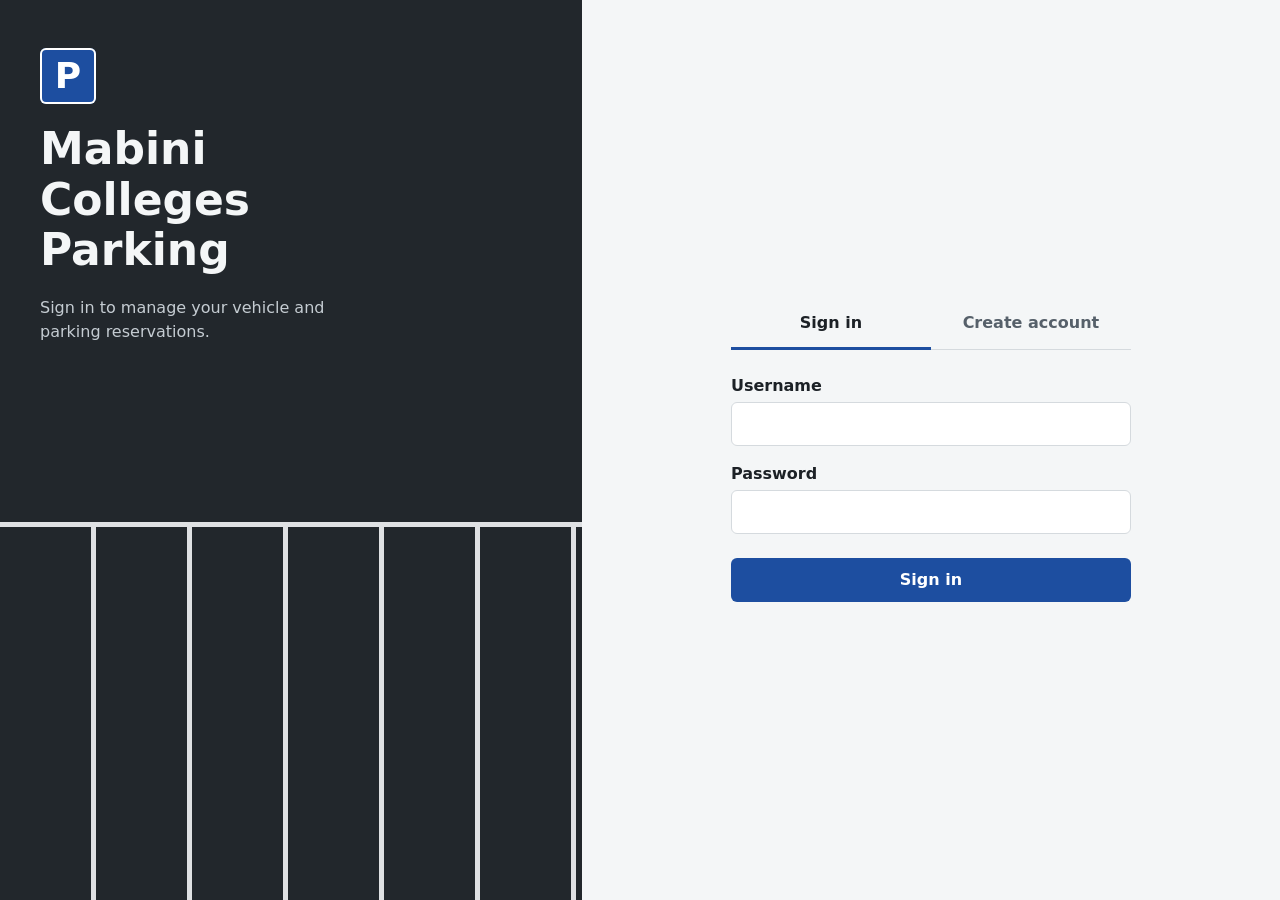
==== src/main/resources/static/index.html @ 5578b479 "com" ====
<!doctype html>
<html lang="en">
<head>
    <meta charset="utf-8">
    <meta name="viewport" content="width=device-width, initial-scale=1">
    <title>Sign in - Mabini Colleges Parking</title>
    <link rel="stylesheet" href="css/style.css">
</head>
<body>
<div class="auth">

    <section class="auth-brand">
        <div class="brand-copy">
            <span class="sign" aria-hidden="true">P</span>
            <h1>Mabini Colleges Parking</h1>
            <p>Sign in to manage your vehicle and parking reservations.</p>
        </div>
        <div class="bays" aria-hidden="true"></div>
    </section>

    <main class="auth-panel">
        <div class="switch" role="group" aria-label="Sign in or create an account">
            <button type="button" id="show-login" aria-pressed="true">Sign in</button>
            <button type="button" id="show-register" aria-pressed="false">Create account</button>
        </div>

        <div id="notice" class="notice" role="status" hidden></div>

        <!-- Sign in -->
        <form id="login-form" novalidate>
            <div id="login-error" class="notice error form-error" role="alert" hidden></div>

            <div class="field">
                <label for="login-username">Username</label>
                <input id="login-username" name="username" autocomplete="username" autocapitalize="none" required>
            </div>
            <div class="field">
                <label for="login-password">Password</label>
                <input id="login-password" name="password" type="password" autocomplete="current-password" required>
            </div>
            <button type="submit" class="btn">Sign in</button>
        </form>

        <!-- Create account -->
        <form id="register-form" novalidate hidden>
            <div id="register-error" class="notice error form-error" role="alert" hidden></div>

            <div class="field">
                <label for="reg-fullName">Full name</label>
                <input id="reg-fullName" name="fullName" autocomplete="name" required>
                <span class="field-error" data-error-for="fullName"></span>
            </div>
            <div class="field">
                <label for="reg-username">Username</label>
                <input id="reg-username" name="username" autocomplete="username" autocapitalize="none" required>
                <span class="hint">4 to 30 characters: letters, numbers, dot, underscore or dash.</span>
                <span class="field-error" data-error-for="username"></span>
            </div>
            <div class="field">
                <label for="reg-userType">I am a</label>
                <select id="reg-userType" name="userType" required>
                    <option value="">Choose one</option>
                    <option value="STUDENT">Student</option>
                    <option value="FACULTY">Faculty member</option>
                    <option value="DEAN">Dean</option>
                    <option value="PERSONNEL">Personnel</option>
                </select>
                <span class="field-error" data-error-for="userType"></span>
            </div>
            <div class="field">
                <label for="reg-schoolId">School ID (optional)</label>
                <input id="reg-schoolId" name="schoolId" autocomplete="off">
                <span class="field-error" data-error-for="schoolId"></span>
            </div>
            <div class="field">
                <label for="reg-password">Password</label>
                <input id="reg-password" name="password" type="password" autocomplete="new-password" required>
                <span class="hint">At least 8 characters.</span>
                <span class="field-error" data-error-for="password"></span>
            </div>
            <div class="field">
                <label for="reg-confirm">Confirm password</label>
                <input id="reg-confirm" name="confirm" type="password" autocomplete="new-password" required>
                <span class="field-error" data-error-for="confirm"></span>
            </div>
            <button type="submit" class="btn">Create account</button>
        </form>
    </main>
</div>

<script src="js/api.js"></script>
<script src="js/auth.js"></script>
</body>
</html>
---- src/main/resources/static/css/style.css ----
/* ------------------------------------------------------------------
   Mabini Colleges Parking: front-end styles
   Visual language: parking signs and painted bays.
   Sign blue is the action colour. Caution yellow is used ONLY for
   "you must do something first" notices. Flat colours, no gradients.
   ------------------------------------------------------------------ */

:root {
    --asphalt: #22272c;
    --paint: #f4f6f7;          /* page background */
    --surface: #ffffff;
    --ink: #1c2126;
    --ink-soft: #56606a;
    --line: #d5dade;
    --sign: #1d4ea0;           /* action / links */
    --sign-hover: #163c7c;
    --on-sign: #ffffff;
    --caution: #f2b705;
    --caution-bg: #fff6d6;
    --go: #1e7a4c;
    --stop: #b3261e;
    --stop-bg: #fdecea;
    --info-bg: #e8eefb;
    --focus: #1d4ea0;

    --font-display: Bahnschrift, "Roboto Condensed", "Arial Narrow", "Segoe UI", system-ui, sans-serif;
    --font-body: "Segoe UI", system-ui, -apple-system, Roboto, "Helvetica Neue", Arial, sans-serif;

    --radius: 6px;
}

@media (prefers-color-scheme: dark) {
    :root {
        --paint: #14181b;
        --surface: #1c2227;
        --ink: #e8ecef;
        --ink-soft: #9aa5ae;
        --line: #333c43;
        --sign: #6a9bf0;
        --sign-hover: #8bb2f5;
        --on-sign: #0f1720;
        --caution-bg: #3a3210;
        --stop: #ff8a80;
        --stop-bg: #3a1d1b;
        --info-bg: #1d2a42;
        --go: #5fcf97;
        --focus: #8bb2f5;
    }
}

*, *::before, *::after { box-sizing: border-box; }
[hidden] { display: none !important; }

html { -webkit-text-size-adjust: 100%; }

body {
    margin: 0;
    background: var(--paint);
    color: var(--ink);
    font-family: var(--font-body);
    font-size: 1rem;
    line-height: 1.5;
}

h1, h2 {
    font-family: var(--font-display);
    font-weight: 600;
    line-height: 1.15;
    margin: 0;
}
h1 { font-size: 2rem; }
h2 { font-size: 1.25rem; }
p { margin: 0; }

:focus-visible {
    outline: 3px solid var(--focus);
    outline-offset: 2px;
}

/* The parking sign: blue square, white inner border, white P */
.sign {
    display: inline-grid;
    place-items: center;
    width: 2.25rem;
    height: 2.25rem;
    flex: none;
    background: #1d4ea0;
    color: #fff;
    border-radius: 4px;
    box-shadow: inset 0 0 0 2px #fff;
    font-family: var(--font-display);
    font-weight: 700;
    font-size: 1.4rem;
    line-height: 1;
}

/* ---------- Buttons ---------- */
.btn {
    display: inline-flex;
    align-items: center;
    justify-content: center;
    min-height: 2.75rem;
    padding: 0 1.25rem;
    border: 0;
    border-radius: var(--radius);
    background: var(--sign);
    color: var(--on-sign);
    font: inherit;
    font-weight: 600;
    cursor: pointer;
    transition: background-color 0.12s;
}
.btn:hover { background: var(--sign-hover); }
.btn:disabled { opacity: 0.6; cursor: progress; }

.link-button {
    border: 0;
    background: none;
    padding: 0.25rem 0;
    color: var(--sign);
    font: inherit;
    font-weight: 600;
    cursor: pointer;
    text-decoration: underline;
    text-underline-offset: 3px;
}
.link-button:hover { color: var(--sign-hover); }

/* ---------- Forms ---------- */
.field { display: grid; gap: 0.25rem; margin-bottom: 1rem; }
.field label { font-weight: 600; }
.field .hint { color: var(--ink-soft); font-size: 0.875rem; }
.field .field-error { color: var(--stop); font-size: 0.875rem; font-weight: 600; min-height: 0; }
.field .field-error:empty { display: none; }

input, select {
    width: 100%;
    min-height: 2.75rem;
    padding: 0.5rem 0.75rem;
    border: 1px solid var(--line);
    border-radius: var(--radius);
    background: var(--surface);
    color: var(--ink);
    font: inherit;
}
input:hover, select:hover { border-color: var(--ink-soft); }
input[aria-invalid="true"] { border-color: var(--stop); }

/* ---------- Notices ---------- */
.notice {
    padding: 0.75rem 1rem;
    border: 1px solid var(--line);
    border-radius: var(--radius);
    background: var(--info-bg);
    margin-bottom: 1.25rem;
}
.notice.caution { background: var(--caution-bg); border-color: var(--caution); }
.notice.error { background: var(--stop-bg); border-color: var(--stop); color: var(--ink); }
.form-error { margin-bottom: 1rem; }

/* ================= Login / register page ================= */
.auth {
    min-height: 100vh;
    display: grid;
    grid-template-columns: minmax(280px, 5fr) minmax(320px, 6fr);
}

.auth-brand {
    position: relative;
    overflow: hidden;
    background: var(--asphalt);
    color: #f4f6f7;
    padding: 3rem 2.5rem;
    display: flex;
    flex-direction: column;
    gap: 1.25rem;
}
.auth-brand .sign { width: 3.5rem; height: 3.5rem; font-size: 2.25rem; border-radius: 6px; }
.auth-brand h1 { font-size: 2.75rem; max-width: 12ch; }
.auth-brand p { max-width: 30ch; color: #c5ccd2; }
.brand-copy { position: relative; z-index: 1; display: grid; gap: 1.25rem; }

/* Painted bay lines along the bottom of the panel */
.bays {
    position: absolute;
    left: 0; right: 0; bottom: 0;
    height: 42%;
    --bay: 96px;
    background:
        linear-gradient(#f4f6f7, #f4f6f7) left 0 top 0 / 100% 5px no-repeat,
        repeating-linear-gradient(90deg,
            transparent 0 calc(var(--bay) - 5px),
            #f4f6f7 calc(var(--bay) - 5px) var(--bay));
    opacity: 0.9;
}

.auth-panel {
    display: flex;
    flex-direction: column;
    justify-content: center;
    padding: 3rem 2.5rem;
    max-width: 30rem;
    width: 100%;
    margin: 0 auto;
}

.switch {
    display: grid;
    grid-template-columns: 1fr 1fr;
    border-bottom: 1px solid var(--line);
    margin-bottom: 1.5rem;
}
.switch button {
    border: 0;
    border-bottom: 3px solid transparent;
    margin-bottom: -1px;
    background: none;
    padding: 0.75rem 0;
    font: inherit;
    font-weight: 600;
    color: var(--ink-soft);
    cursor: pointer;
}
.switch button[aria-pressed="true"] { color: var(--ink); border-bottom-color: var(--sign); }
.switch button:hover { color: var(--ink); }

.auth-panel .btn { width: 100%; margin-top: 0.5rem; }

@media (max-width: 760px) {
    .auth { grid-template-columns: 1fr; }
    .auth-brand { padding: 1.5rem 1.25rem 4.5rem; flex-direction: row; align-items: center; }
    .auth-brand .brand-copy { grid-template-columns: auto 1fr; align-items: center; gap: 0.75rem 1rem; }
    .auth-brand .sign { width: 2.5rem; height: 2.5rem; font-size: 1.6rem; }
    .auth-brand h1 { font-size: 1.5rem; max-width: none; }
    .auth-brand p { grid-column: 1 / -1; max-width: none; }
    .bays { height: 2.75rem; --bay: 64px; }
    .auth-panel { padding: 1.5rem 1.25rem 2.5rem; }
}

/* ================= App shell ================= */
.topbar {
    display: flex;
    align-items: center;
    justify-content: space-between;
    gap: 1rem;
    padding: 0.75rem 1.5rem;
    background: var(--asphalt);
    color: #f4f6f7;
}
.brand {
    display: flex;
    align-items: center;
    gap: 0.75rem;
    color: inherit;
    text-decoration: none;
    font-family: var(--font-display);
    font-weight: 600;
    font-size: 1.15rem;
}
.who { display: flex; align-items: center; gap: 1rem; min-width: 0; }
.who span { overflow: hidden; text-overflow: ellipsis; white-space: nowrap; }
.topbar .link-button { color: #f4f6f7; }
.topbar .link-button:hover { color: #fff; }
.topbar :focus-visible { outline-color: #fff; }

.shell {
    display: grid;
    grid-template-columns: 14rem minmax(0, 1fr);
    max-width: 62rem;
    margin: 0 auto;
    padding: 2rem 1.5rem 4rem;
    gap: 2.5rem;
}

#nav { min-width: 0; }
#nav ul { list-style: none; margin: 0; padding: 0; display: grid; gap: 0.25rem; }
#nav a {
    display: block;
    padding: 0.5rem 0.75rem;
    border-radius: var(--radius);
    color: var(--ink);
    text-decoration: none;
}
#nav a:hover { background: var(--info-bg); }
#nav a[aria-current="page"] { background: var(--info-bg); font-weight: 700; }

#content { max-width: 36rem; outline: none; }
#content > h1 { margin-bottom: 1.5rem; }
#content form { margin-top: 0.5rem; }
#content form .btn { margin-top: 0.5rem; }

/* Profile facts: a ruled list, because it is a record, not a set of cards */
.facts { margin: 0; border-top: 1px solid var(--line); }
.facts > div {
    display: grid;
    grid-template-columns: 10rem 1fr;
    gap: 1rem;
    padding: 0.75rem 0;
    border-bottom: 1px solid var(--line);
}
.facts dt { color: var(--ink-soft); }
.facts dd { margin: 0; font-weight: 600; overflow-wrap: anywhere; }
.facts dd.muted { color: var(--ink-soft); font-weight: 400; }

/* Status text always has a word as well as a colour */
.status::before {
    content: "";
    display: inline-block;
    width: 0.6rem;
    height: 0.6rem;
    margin-right: 0.5rem;
    border-radius: 50%;
    background: var(--go);
}
.status.bad { color: var(--stop); }
.status.bad::before { background: var(--stop); }

@media (max-width: 760px) {
    .topbar { padding: 0.625rem 1rem; }
    .brand span:last-child { display: none; }
    /* minmax(0, 1fr) lets the column shrink; otherwise a long menu stretches the whole page */
    .shell { grid-template-columns: minmax(0, 1fr); gap: 1rem; padding: 1rem 1rem 3rem; }
    #nav ul { display: flex; overflow-x: auto; border-bottom: 1px solid var(--line); gap: 0; }
    #nav a { border-radius: 0; white-space: nowrap; border-bottom: 3px solid transparent; }
    #nav a[aria-current="page"] { background: none; border-bottom-color: var(--sign); }
    .facts > div { grid-template-columns: 1fr; gap: 0.125rem; }
    h1 { font-size: 1.75rem; }
}

@media (prefers-reduced-motion: reduce) {
    * { transition: none !important; }
}

/* ================= Pages: tables, badges, meters, gate ================= */
#content.wide { max-width: 60rem; }

h2.section { margin: 2.25rem 0 0.75rem; }
h2.section.first { margin-top: 0; }
.intro { margin-bottom: 1.25rem; }
.soft { color: var(--ink-soft); }
.hint-block { color: var(--ink-soft); font-size: 0.875rem; margin-bottom: 0.5rem; }
.updated { margin-top: 1.5rem; font-size: 0.875rem; }
.empty { color: var(--ink-soft); padding: 0.75rem 0; }

#content a { color: var(--sign); font-weight: 600; text-underline-offset: 3px; }
#content a:hover { color: var(--sign-hover); }

/* Filters above a table */
.toolbar { display: flex; flex-wrap: wrap; gap: 1rem; align-items: end; margin-bottom: 1rem; }
.toolbar .field { margin-bottom: 0; min-width: 11rem; }

/* Tables scroll sideways on small screens instead of breaking the page */
.table-wrap {
    overflow-x: auto;
    border: 1px solid var(--line);
    border-radius: var(--radius);
    background: var(--surface);
}
table { width: 100%; border-collapse: collapse; font-size: 0.9375rem; }
th, td { text-align: left; padding: 0.625rem 0.75rem; border-bottom: 1px solid var(--line); vertical-align: top; }
th { color: var(--ink-soft); font-weight: 600; white-space: nowrap; }
tbody tr:last-child td { border-bottom: 0; }

/* Status pills always contain a word */
.badge {
    display: inline-block;
    padding: 0.0625rem 0.5rem;
    border: 1px solid var(--line);
    border-radius: 999px;
    font-size: 0.8125rem;
    font-weight: 600;
    white-space: nowrap;
}
.badge.good { color: var(--go); border-color: var(--go); }
.badge.bad { color: var(--stop); border-color: var(--stop); }
.badge.wait { background: var(--caution-bg); border-color: var(--caution); color: var(--ink); }

/* Buttons */
.btn.small { min-height: 2rem; padding: 0 0.75rem; font-size: 0.875rem; }
.btn.quiet { background: transparent; color: var(--sign); border: 1px solid var(--sign); }
.btn.quiet:hover { background: var(--info-bg); }
.btn.danger { background: var(--stop); color: var(--on-sign); }
.btn.danger:hover { filter: brightness(0.92); }
.actions { display: flex; flex-wrap: wrap; gap: 0.5rem; align-items: center; }
#content form .actions .btn { margin-top: 0; }

/* Availability line on the reserve form */
.availability { min-height: 1.5rem; margin-bottom: 0.5rem; font-weight: 600; color: var(--go); }
.availability.bad { color: var(--stop); }

/* Parking meter: a strip of bays, one per 10% of capacity */
.bay-row { margin-bottom: 1.5rem; }
.bay-head { display: flex; justify-content: space-between; gap: 1rem; margin-bottom: 0.375rem; }
.meter { position: relative; height: 1.125rem; background: var(--line); border-radius: 3px; overflow: hidden; }
.meter-fill { height: 100%; background: var(--sign); }
.meter.busy .meter-fill { background: var(--caution); }
.meter.full .meter-fill { background: var(--stop); }
.meter::after {
    content: "";
    position: absolute;
    inset: 0;
    background: repeating-linear-gradient(90deg, transparent 0 calc(10% - 2px), var(--paint) calc(10% - 2px) 10%);
}
.bay-row p { margin-top: 0.375rem; }

/* Gate result: a big, plain answer */
.result {
    margin: 1.25rem 0 0;
    padding: 1rem 1.25rem;
    border: 2px solid var(--line);
    border-radius: var(--radius);
    background: var(--surface);
}
.result h2 { font-size: 1.75rem; margin-bottom: 0.25rem; }
.result.allow { border-color: var(--go); }
.result.allow h2 { color: var(--go); }
.result.deny { border-color: var(--stop); }
.result.deny h2 { color: var(--stop); }

/* Capacity editor */
.capacity-form { display: flex; flex-wrap: wrap; gap: 0.75rem; align-items: end; margin-bottom: 1rem; }
.capacity-form .form-error { flex-basis: 100%; margin-bottom: 0; }
.capacity-form .field { margin-bottom: 0; width: 14rem; }
.capacity-form .saved { color: var(--go); font-weight: 600; }
.nowrap { white-space: nowrap; }
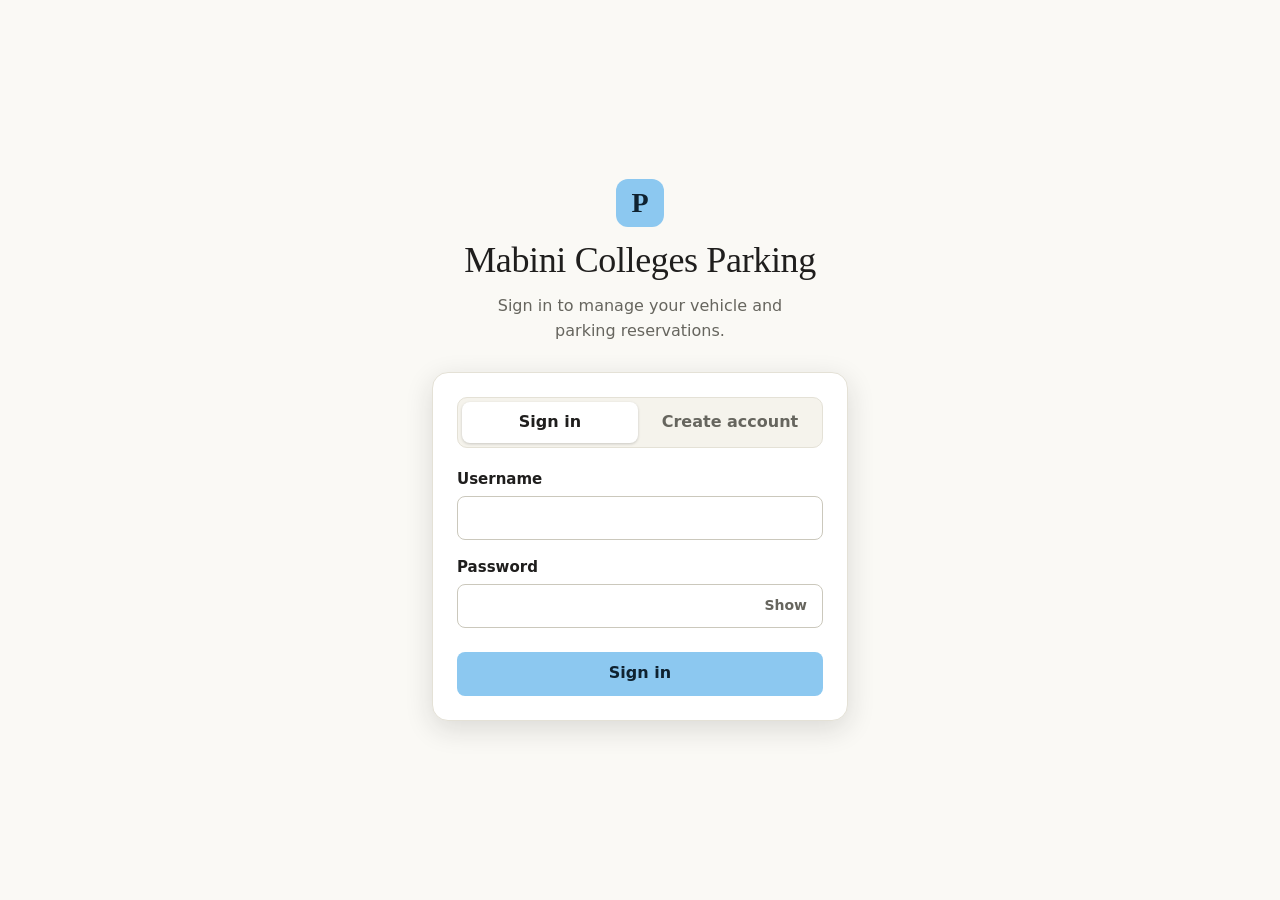
==== commit db3a3861: "Initial commit" ====
--- a/src/main/resources/static/index.html
+++ b/src/main/resources/static/index.html
@@ -5,18 +5,16 @@
     <meta name="viewport" content="width=device-width, initial-scale=1">
     <title>Sign in - Mabini Colleges Parking</title>
     <link rel="stylesheet" href="css/style.css">
+    <script src="js/shared.js"></script>
 </head>
 <body>
 <div class="auth">
 
-    <section class="auth-brand">
-        <div class="brand-copy">
-            <span class="sign" aria-hidden="true">P</span>
-            <h1>Mabini Colleges Parking</h1>
-            <p>Sign in to manage your vehicle and parking reservations.</p>
-        </div>
-        <div class="bays" aria-hidden="true"></div>
-    </section>
+    <header class="auth-brand">
+        <span class="sign" aria-hidden="true">P</span>
+        <h1>Mabini Colleges Parking</h1>
+        <p>Sign in to manage your vehicle and parking reservations.</p>
+    </header>
 
     <main class="auth-panel">
         <div class="switch" role="group" aria-label="Sign in or create an account">
@@ -62,7 +60,6 @@
                     <option value="">Choose one</option>
                     <option value="STUDENT">Student</option>
                     <option value="FACULTY">Faculty member</option>
-                    <option value="DEAN">Dean</option>
                     <option value="PERSONNEL">Personnel</option>
                 </select>
                 <span class="field-error" data-error-for="userType"></span>
--- a/src/main/resources/static/css/style.css
+++ b/src/main/resources/static/css/style.css
@@ -1,96 +1,108 @@
 /* ------------------------------------------------------------------
    Mabini Colleges Parking: front-end styles
-   Visual language: parking signs and painted bays.
-   Sign blue is the action colour. Caution yellow is used ONLY for
-   "you must do something first" notices. Flat colours, no gradients.
+   A calm, paper-like look in the spirit of the Claude app: warm neutrals,
+   serif headings, a quiet sidebar with the account menu at the bottom.
+   Light and dark themes are chosen in Settings (see js/shared.js, which
+   sets data-theme on <html> before the page paints).
    ------------------------------------------------------------------ */
 
 :root {
-    --asphalt: #22272c;
-    --paint: #f4f6f7;          /* page background */
+    color-scheme: light;
+    --bg: #faf9f5;
+    --sidebar: #f0eee6;
     --surface: #ffffff;
-    --ink: #1c2126;
-    --ink-soft: #56606a;
-    --line: #d5dade;
-    --sign: #1d4ea0;           /* action / links */
-    --sign-hover: #163c7c;
-    --on-sign: #ffffff;
-    --caution: #f2b705;
-    --caution-bg: #fff6d6;
-    --go: #1e7a4c;
+    --surface-2: #f5f3ec;
+    --hover: #e8e5db;
+    --ink: #1f1e1d;
+    --ink-soft: #66655e;
+    --line: #e4e1d6;
+    --line-strong: #cbc8bc;
+    --accent: #8cc8f0;
+    --accent-hover: #74b9e8;
+    --on-accent: #0f2230;
+    --link: #1b66a0;
+    --go: #2b7a4b;
     --stop: #b3261e;
-    --stop-bg: #fdecea;
-    --info-bg: #e8eefb;
-    --focus: #1d4ea0;
-
-    --font-display: Bahnschrift, "Roboto Condensed", "Arial Narrow", "Segoe UI", system-ui, sans-serif;
-    --font-body: "Segoe UI", system-ui, -apple-system, Roboto, "Helvetica Neue", Arial, sans-serif;
-
-    --radius: 6px;
-}
-
-@media (prefers-color-scheme: dark) {
-    :root {
-        --paint: #14181b;
-        --surface: #1c2227;
-        --ink: #e8ecef;
-        --ink-soft: #9aa5ae;
-        --line: #333c43;
-        --sign: #6a9bf0;
-        --sign-hover: #8bb2f5;
-        --on-sign: #0f1720;
-        --caution-bg: #3a3210;
-        --stop: #ff8a80;
-        --stop-bg: #3a1d1b;
-        --info-bg: #1d2a42;
-        --go: #5fcf97;
-        --focus: #8bb2f5;
-    }
+    --stop-bg: #fcebe8;
+    --caution: #d9a521;
+    --caution-bg: #fbf1d3;
+    --info-bg: #f0eee6;
+    --focus: #2a7bbd;
+    --shadow: 0 8px 28px rgba(31, 30, 29, 0.14);
+
+    --font-serif: "Iowan Old Style", "Palatino Linotype", Palatino, Charter, Georgia, "Times New Roman", serif;
+    --font-body: system-ui, -apple-system, "Segoe UI", Roboto, "Helvetica Neue", Arial, sans-serif;
+    --radius: 10px;
+    --radius-sm: 8px;
+}
+
+:root[data-theme="dark"] {
+    color-scheme: dark;
+    --bg: #262624;
+    --sidebar: #1f1e1d;
+    --surface: #30302e;
+    --surface-2: #2b2b29;
+    --hover: #3a3937;
+    --ink: #f3f1ea;
+    --ink-soft: #a8a69d;
+    --line: #42413e;
+    --line-strong: #5a5852;
+    --accent: #84c5f0;
+    --accent-hover: #a2d3f5;
+    --on-accent: #0f2230;
+    --link: #8ccbf5;
+    --go: #6fcf97;
+    --stop: #ff8f86;
+    --stop-bg: #3d2523;
+    --caution: #c79b2e;
+    --caution-bg: #3d3418;
+    --info-bg: #333230;
+    --focus: #8ccbf5;
+    --shadow: 0 8px 28px rgba(0, 0, 0, 0.5);
 }
 
 *, *::before, *::after { box-sizing: border-box; }
 [hidden] { display: none !important; }
-
 html { -webkit-text-size-adjust: 100%; }
 
 body {
     margin: 0;
-    background: var(--paint);
+    background: var(--bg);
     color: var(--ink);
     font-family: var(--font-body);
     font-size: 1rem;
-    line-height: 1.5;
+    line-height: 1.55;
 }
 
 h1, h2 {
-    font-family: var(--font-display);
-    font-weight: 600;
-    line-height: 1.15;
+    font-family: var(--font-serif);
+    font-weight: 500;
+    line-height: 1.2;
     margin: 0;
+    letter-spacing: -0.01em;
 }
 h1 { font-size: 2rem; }
-h2 { font-size: 1.25rem; }
+h2 { font-size: 1.3rem; }
 p { margin: 0; }
 
 :focus-visible {
-    outline: 3px solid var(--focus);
+    outline: 2px solid var(--focus);
     outline-offset: 2px;
 }
 
-/* The parking sign: blue square, white inner border, white P */
+/* The parking mark: a rounded square with a P */
 .sign {
     display: inline-grid;
     place-items: center;
-    width: 2.25rem;
-    height: 2.25rem;
+    width: 2rem;
+    height: 2rem;
     flex: none;
-    background: #1d4ea0;
-    color: #fff;
-    border-radius: 4px;
-    box-shadow: inset 0 0 0 2px #fff;
-    font-family: var(--font-display);
-    font-weight: 700;
-    font-size: 1.4rem;
+    background: var(--accent);
+    color: var(--on-accent);
+    border-radius: 8px;
+    font-family: var(--font-serif);
+    font-weight: 600;
+    font-size: 1.2rem;
     line-height: 1;
 }
 
@@ -101,50 +113,71 @@
     justify-content: center;
     min-height: 2.75rem;
     padding: 0 1.25rem;
-    border: 0;
-    border-radius: var(--radius);
-    background: var(--sign);
-    color: var(--on-sign);
-    font: inherit;
-    font-weight: 600;
-    cursor: pointer;
-    transition: background-color 0.12s;
-}
-.btn:hover { background: var(--sign-hover); }
+    border: 1px solid transparent;
+    border-radius: var(--radius-sm);
+    background: var(--accent);
+    color: var(--on-accent);
+    font: inherit;
+    font-weight: 600;
+    cursor: pointer;
+    transition: background-color 0.12s, border-color 0.12s;
+}
+.btn:hover { background: var(--accent-hover); }
 .btn:disabled { opacity: 0.6; cursor: progress; }
 
 .link-button {
     border: 0;
     background: none;
     padding: 0.25rem 0;
-    color: var(--sign);
+    color: var(--link);
     font: inherit;
     font-weight: 600;
     cursor: pointer;
     text-decoration: underline;
     text-underline-offset: 3px;
 }
-.link-button:hover { color: var(--sign-hover); }
 
 /* ---------- Forms ---------- */
-.field { display: grid; gap: 0.25rem; margin-bottom: 1rem; }
-.field label { font-weight: 600; }
+.field { display: grid; gap: 0.3rem; margin-bottom: 1rem; }
+.field label { font-weight: 600; font-size: 0.9375rem; }
 .field .hint { color: var(--ink-soft); font-size: 0.875rem; }
-.field .field-error { color: var(--stop); font-size: 0.875rem; font-weight: 600; min-height: 0; }
+.field .field-error { color: var(--stop); font-size: 0.875rem; font-weight: 600; }
 .field .field-error:empty { display: none; }
 
 input, select {
     width: 100%;
     min-height: 2.75rem;
     padding: 0.5rem 0.75rem;
-    border: 1px solid var(--line);
-    border-radius: var(--radius);
+    border: 1px solid var(--line-strong);
+    border-radius: var(--radius-sm);
     background: var(--surface);
     color: var(--ink);
     font: inherit;
 }
 input:hover, select:hover { border-color: var(--ink-soft); }
+input:focus-visible, select:focus-visible { outline-offset: 0; border-color: var(--focus); }
 input[aria-invalid="true"] { border-color: var(--stop); }
+
+/* Password field with its Show / Hide button inside the right edge */
+.pw { position: relative; }
+.pw input { padding-right: 4.5rem; }
+.pw-toggle {
+    position: absolute;
+    top: 50%;
+    right: 0.375rem;
+    transform: translateY(-50%);
+    min-height: 2rem;
+    padding: 0 0.625rem;
+    border: 0;
+    border-radius: 6px;
+    background: transparent;
+    color: var(--ink-soft);
+    font: inherit;
+    font-size: 0.875rem;
+    font-weight: 600;
+    cursor: pointer;
+}
+.pw-toggle:hover { background: var(--hover); color: var(--ink); }
 
 /* ---------- Notices ---------- */
 .notice {
@@ -158,142 +191,201 @@
 .notice.error { background: var(--stop-bg); border-color: var(--stop); color: var(--ink); }
 .form-error { margin-bottom: 1rem; }
 
-/* ================= Login / register page ================= */
+/* ================= Sign in / create account ================= */
 .auth {
     min-height: 100vh;
-    display: grid;
-    grid-template-columns: minmax(280px, 5fr) minmax(320px, 6fr);
-}
-
-.auth-brand {
-    position: relative;
-    overflow: hidden;
-    background: var(--asphalt);
-    color: #f4f6f7;
-    padding: 3rem 2.5rem;
     display: flex;
     flex-direction: column;
-    gap: 1.25rem;
-}
-.auth-brand .sign { width: 3.5rem; height: 3.5rem; font-size: 2.25rem; border-radius: 6px; }
-.auth-brand h1 { font-size: 2.75rem; max-width: 12ch; }
-.auth-brand p { max-width: 30ch; color: #c5ccd2; }
-.brand-copy { position: relative; z-index: 1; display: grid; gap: 1.25rem; }
-
-/* Painted bay lines along the bottom of the panel */
-.bays {
-    position: absolute;
-    left: 0; right: 0; bottom: 0;
-    height: 42%;
-    --bay: 96px;
-    background:
-        linear-gradient(#f4f6f7, #f4f6f7) left 0 top 0 / 100% 5px no-repeat,
-        repeating-linear-gradient(90deg,
-            transparent 0 calc(var(--bay) - 5px),
-            #f4f6f7 calc(var(--bay) - 5px) var(--bay));
-    opacity: 0.9;
-}
+    align-items: center;
+    justify-content: center;
+    gap: 1.75rem;
+    padding: 2.5rem 1.25rem;
+}
+.auth-brand { text-align: center; display: grid; justify-items: center; gap: 0.75rem; }
+.auth-brand .sign { width: 3rem; height: 3rem; font-size: 1.75rem; border-radius: 12px; }
+.auth-brand h1 { font-size: 2.25rem; }
+.auth-brand p { color: var(--ink-soft); max-width: 32ch; }
 
 .auth-panel {
-    display: flex;
-    flex-direction: column;
-    justify-content: center;
-    padding: 3rem 2.5rem;
-    max-width: 30rem;
     width: 100%;
-    margin: 0 auto;
-}
-
+    max-width: 26rem;
+    padding: 1.5rem;
+    background: var(--surface);
+    border: 1px solid var(--line);
+    border-radius: 16px;
+    box-shadow: var(--shadow);
+}
 .switch {
     display: grid;
     grid-template-columns: 1fr 1fr;
-    border-bottom: 1px solid var(--line);
-    margin-bottom: 1.5rem;
+    gap: 0.25rem;
+    padding: 0.25rem;
+    margin-bottom: 1.25rem;
+    background: var(--surface-2);
+    border: 1px solid var(--line);
+    border-radius: var(--radius);
 }
 .switch button {
     border: 0;
-    border-bottom: 3px solid transparent;
-    margin-bottom: -1px;
+    border-radius: var(--radius-sm);
     background: none;
-    padding: 0.75rem 0;
+    padding: 0.5rem 0;
     font: inherit;
     font-weight: 600;
     color: var(--ink-soft);
     cursor: pointer;
 }
-.switch button[aria-pressed="true"] { color: var(--ink); border-bottom-color: var(--sign); }
+.switch button[aria-pressed="true"] { background: var(--surface); color: var(--ink); box-shadow: 0 1px 3px rgba(0, 0, 0, 0.18); }
 .switch button:hover { color: var(--ink); }
-
 .auth-panel .btn { width: 100%; margin-top: 0.5rem; }
 
-@media (max-width: 760px) {
-    .auth { grid-template-columns: 1fr; }
-    .auth-brand { padding: 1.5rem 1.25rem 4.5rem; flex-direction: row; align-items: center; }
-    .auth-brand .brand-copy { grid-template-columns: auto 1fr; align-items: center; gap: 0.75rem 1rem; }
-    .auth-brand .sign { width: 2.5rem; height: 2.5rem; font-size: 1.6rem; }
-    .auth-brand h1 { font-size: 1.5rem; max-width: none; }
-    .auth-brand p { grid-column: 1 / -1; max-width: none; }
-    .bays { height: 2.75rem; --bay: 64px; }
-    .auth-panel { padding: 1.5rem 1.25rem 2.5rem; }
-}
-
 /* ================= App shell ================= */
-.topbar {
+.app {
+    display: grid;
+    grid-template-columns: 17rem minmax(0, 1fr);
+    min-height: 100vh;
+}
+
+.sidebar {
+    position: sticky;
+    top: 0;
+    height: 100vh;
+    display: flex;
+    flex-direction: column;
+    background: var(--sidebar);
+    border-right: 1px solid var(--line);
+}
+.side-head { display: flex; align-items: center; justify-content: space-between; padding: 1rem 1rem 0.5rem 1.25rem; }
+.brand {
+    display: flex;
+    align-items: center;
+    gap: 0.625rem;
+    color: var(--ink);
+    text-decoration: none;
+    font-family: var(--font-serif);
+    font-size: 1.25rem;
+}
+.menu-toggle {
+    display: none;
+    min-height: 2.25rem;
+    padding: 0 0.875rem;
+    border: 1px solid var(--line-strong);
+    border-radius: var(--radius-sm);
+    background: var(--surface);
+    color: var(--ink);
+    font: inherit;
+    font-weight: 600;
+    cursor: pointer;
+}
+.side-body { flex: 1; min-height: 0; display: flex; flex-direction: column; }
+
+#nav { flex: 1; min-height: 0; overflow-y: auto; padding: 0.5rem 0.75rem; }
+#nav ul { list-style: none; margin: 0; padding: 0; display: grid; gap: 2px; }
+#nav a {
     display: flex;
     align-items: center;
     justify-content: space-between;
-    gap: 1rem;
-    padding: 0.75rem 1.5rem;
-    background: var(--asphalt);
-    color: #f4f6f7;
-}
-.brand {
+    gap: 0.5rem;
+    padding: 0.5rem 0.75rem;
+    border-radius: var(--radius-sm);
+    color: var(--ink);
+    text-decoration: none;
+}
+#nav a:hover { background: var(--hover); }
+#nav a[aria-current="page"] { background: var(--hover); font-weight: 600; }
+.nav-count {
+    min-width: 1.25rem;
+    padding: 0 0.4rem;
+    border-radius: 999px;
+    background: var(--accent);
+    color: var(--on-accent);
+    font-size: 0.75rem;
+    font-weight: 700;
+    line-height: 1.25rem;
+    text-align: center;
+}
+
+/* Account button at the bottom, with a popup menu above it */
+.user { position: relative; padding: 0.75rem; border-top: 1px solid var(--line); }
+.user-button {
     display: flex;
     align-items: center;
     gap: 0.75rem;
-    color: inherit;
+    width: 100%;
+    padding: 0.5rem;
+    border: 0;
+    border-radius: var(--radius);
+    background: none;
+    color: var(--ink);
+    font: inherit;
+    text-align: left;
+    cursor: pointer;
+}
+.user-button:hover, .user-button[aria-expanded="true"] { background: var(--hover); }
+.avatar {
+    display: grid;
+    place-items: center;
+    width: 2.25rem;
+    height: 2.25rem;
+    flex: none;
+    border-radius: 50%;
+    background: var(--ink);
+    color: var(--bg);
+    font-weight: 600;
+}
+.user-text { display: grid; min-width: 0; line-height: 1.3; }
+.who-name { font-weight: 600; overflow: hidden; text-overflow: ellipsis; white-space: nowrap; }
+.who-role { color: var(--ink-soft); font-size: 0.8125rem; }
+
+.user-menu {
+    position: absolute;
+    left: 0.75rem;
+    right: 0.75rem;
+    bottom: calc(100% - 0.25rem);
+    padding: 0.375rem;
+    background: var(--surface);
+    border: 1px solid var(--line);
+    border-radius: 12px;
+    box-shadow: var(--shadow);
+    z-index: 5;
+}
+.user-menu-head { padding: 0.5rem 0.75rem; color: var(--ink-soft); font-size: 0.875rem; overflow-wrap: anywhere; }
+.user-menu a, .user-menu button {
+    display: block;
+    width: 100%;
+    padding: 0.5rem 0.75rem;
+    border: 0;
+    border-radius: var(--radius-sm);
+    background: none;
+    color: var(--ink);
+    font: inherit;
+    text-align: left;
     text-decoration: none;
-    font-family: var(--font-display);
-    font-weight: 600;
-    font-size: 1.15rem;
-}
-.who { display: flex; align-items: center; gap: 1rem; min-width: 0; }
-.who span { overflow: hidden; text-overflow: ellipsis; white-space: nowrap; }
-.topbar .link-button { color: #f4f6f7; }
-.topbar .link-button:hover { color: #fff; }
-.topbar :focus-visible { outline-color: #fff; }
-
-.shell {
-    display: grid;
-    grid-template-columns: 14rem minmax(0, 1fr);
-    max-width: 62rem;
+    cursor: pointer;
+}
+.user-menu a:hover, .user-menu button:hover { background: var(--hover); }
+
+/* ---------- Content ---------- */
+#content {
+    width: 100%;
+    max-width: 40rem;
     margin: 0 auto;
-    padding: 2rem 1.5rem 4rem;
-    gap: 2.5rem;
-}
-
-#nav { min-width: 0; }
-#nav ul { list-style: none; margin: 0; padding: 0; display: grid; gap: 0.25rem; }
-#nav a {
-    display: block;
-    padding: 0.5rem 0.75rem;
-    border-radius: var(--radius);
-    color: var(--ink);
-    text-decoration: none;
-}
-#nav a:hover { background: var(--info-bg); }
-#nav a[aria-current="page"] { background: var(--info-bg); font-weight: 700; }
-
-#content { max-width: 36rem; outline: none; }
+    padding: 2.75rem 2rem 4rem;
+    outline: none;
+    min-width: 0;
+}
+#content.wide { max-width: 70rem; }
 #content > h1 { margin-bottom: 1.5rem; }
 #content form { margin-top: 0.5rem; }
 #content form .btn { margin-top: 0.5rem; }
+
+#content a { color: var(--link); font-weight: 600; text-underline-offset: 3px; }
 
 /* Profile facts: a ruled list, because it is a record, not a set of cards */
 .facts { margin: 0; border-top: 1px solid var(--line); }
 .facts > div {
     display: grid;
-    grid-template-columns: 10rem 1fr;
+    grid-template-columns: 11rem 1fr;
     gap: 1rem;
     padding: 0.75rem 0;
     border-bottom: 1px solid var(--line);
@@ -315,25 +407,51 @@
 .status.bad { color: var(--stop); }
 .status.bad::before { background: var(--stop); }
 
-@media (max-width: 760px) {
-    .topbar { padding: 0.625rem 1rem; }
-    .brand span:last-child { display: none; }
-    /* minmax(0, 1fr) lets the column shrink; otherwise a long menu stretches the whole page */
-    .shell { grid-template-columns: minmax(0, 1fr); gap: 1rem; padding: 1rem 1rem 3rem; }
-    #nav ul { display: flex; overflow-x: auto; border-bottom: 1px solid var(--line); gap: 0; }
-    #nav a { border-radius: 0; white-space: nowrap; border-bottom: 3px solid transparent; }
-    #nav a[aria-current="page"] { background: none; border-bottom-color: var(--sign); }
-    .facts > div { grid-template-columns: 1fr; gap: 0.125rem; }
-    h1 { font-size: 1.75rem; }
-}
-
-@media (prefers-reduced-motion: reduce) {
-    * { transition: none !important; }
-}
-
-/* ================= Pages: tables, badges, meters, gate ================= */
-#content.wide { max-width: 60rem; }
-
+/* ---------- Tabs inside a page (Vehicles: Review / Capacity, Users: Accounts / Penalties) ---------- */
+.tabs { display: flex; gap: 0.25rem; margin: -0.5rem 0 1.5rem; border-bottom: 1px solid var(--line); overflow-x: auto; }
+.tab {
+    padding: 0.625rem 1rem;
+    margin-bottom: -1px;
+    border: 0;
+    border-bottom: 2px solid transparent;
+    background: none;
+    color: var(--ink-soft);
+    font: inherit;
+    font-weight: 600;
+    white-space: nowrap;
+    cursor: pointer;
+}
+.tab:hover { color: var(--ink); }
+.tab[aria-selected="true"] { color: var(--ink); border-bottom-color: var(--link); }
+
+/* ---------- Settings ---------- */
+.theme-choices { border: 0; margin: 0 0 0.5rem; padding: 0; display: grid; grid-template-columns: repeat(3, 1fr); gap: 0.75rem; }
+.theme-choices legend { padding: 0; margin-bottom: 0.5rem; color: var(--ink-soft); font-size: 0.9375rem; }
+.theme-choice { position: relative; display: grid; gap: 0.5rem; cursor: pointer; }
+.theme-choice input { position: absolute; opacity: 0; width: 1px; height: 1px; min-height: 0; }
+.theme-preview {
+    display: grid;
+    grid-template-columns: 30% 1fr;
+    height: 4.5rem;
+    border: 1px solid var(--line-strong);
+    border-radius: var(--radius);
+    overflow: hidden;
+}
+.theme-preview i { display: block; }
+.theme-preview .p-side { background: var(--p-side); }
+.theme-preview .p-main { background: var(--p-bg); padding: 0.5rem; display: grid; align-content: start; gap: 0.3rem; }
+.theme-preview .p-main b { display: block; height: 0.3rem; border-radius: 2px; background: var(--p-ink); opacity: 0.8; }
+.theme-preview .p-main b + b { width: 60%; opacity: 0.4; }
+.theme-light { --p-side: #f0eee6; --p-bg: #faf9f5; --p-ink: #1f1e1d; }
+.theme-dark { --p-side: #1f1e1d; --p-bg: #262624; --p-ink: #f3f1ea; }
+.theme-system .p-side { background: linear-gradient(90deg, #f0eee6 50%, #1f1e1d 50%); }
+.theme-system .p-main { background: linear-gradient(90deg, #faf9f5 50%, #262624 50%); }
+.theme-system .p-main b { background: #888; }
+.theme-name { text-align: center; font-weight: 600; font-size: 0.9375rem; }
+.theme-choice input:checked + .theme-preview { border-color: var(--accent); box-shadow: 0 0 0 2px var(--accent); }
+.theme-choice input:focus-visible + .theme-preview { outline: 2px solid var(--focus); outline-offset: 3px; }
+
+/* ---------- Pages: tables, badges, meters, gate ---------- */
 h2.section { margin: 2.25rem 0 0.75rem; }
 h2.section.first { margin-top: 0; }
 .intro { margin-bottom: 1.25rem; }
@@ -342,10 +460,6 @@
 .updated { margin-top: 1.5rem; font-size: 0.875rem; }
 .empty { color: var(--ink-soft); padding: 0.75rem 0; }
 
-#content a { color: var(--sign); font-weight: 600; text-underline-offset: 3px; }
-#content a:hover { color: var(--sign-hover); }
-
-/* Filters above a table */
 .toolbar { display: flex; flex-wrap: wrap; gap: 1rem; align-items: end; margin-bottom: 1rem; }
 .toolbar .field { margin-bottom: 0; min-width: 11rem; }
 
@@ -358,14 +472,13 @@
 }
 table { width: 100%; border-collapse: collapse; font-size: 0.9375rem; }
 th, td { text-align: left; padding: 0.625rem 0.75rem; border-bottom: 1px solid var(--line); vertical-align: top; }
-th { color: var(--ink-soft); font-weight: 600; white-space: nowrap; }
+th { color: var(--ink-soft); font-weight: 600; white-space: nowrap; background: var(--surface-2); }
 tbody tr:last-child td { border-bottom: 0; }
 
-/* Status pills always contain a word */
 .badge {
     display: inline-block;
-    padding: 0.0625rem 0.5rem;
-    border: 1px solid var(--line);
+    padding: 0.0625rem 0.55rem;
+    border: 1px solid var(--line-strong);
     border-radius: 999px;
     font-size: 0.8125rem;
     font-weight: 600;
@@ -375,37 +488,30 @@
 .badge.bad { color: var(--stop); border-color: var(--stop); }
 .badge.wait { background: var(--caution-bg); border-color: var(--caution); color: var(--ink); }
 
-/* Buttons */
 .btn.small { min-height: 2rem; padding: 0 0.75rem; font-size: 0.875rem; }
-.btn.quiet { background: transparent; color: var(--sign); border: 1px solid var(--sign); }
-.btn.quiet:hover { background: var(--info-bg); }
-.btn.danger { background: var(--stop); color: var(--on-sign); }
+.btn.quiet { background: transparent; color: var(--ink); border-color: var(--line-strong); }
+.btn.quiet:hover { background: var(--hover); }
+.btn.danger { background: var(--stop); color: #fff; }
+:root[data-theme="dark"] .btn.danger { color: #1f1e1d; }
 .btn.danger:hover { filter: brightness(0.92); }
 .actions { display: flex; flex-wrap: wrap; gap: 0.5rem; align-items: center; }
 #content form .actions .btn { margin-top: 0; }
 
-/* Availability line on the reserve form */
 .availability { min-height: 1.5rem; margin-bottom: 0.5rem; font-weight: 600; color: var(--go); }
 .availability.bad { color: var(--stop); }
 
 /* Parking meter: a strip of bays, one per 10% of capacity */
 .bay-row { margin-bottom: 1.5rem; }
 .bay-head { display: flex; justify-content: space-between; gap: 1rem; margin-bottom: 0.375rem; }
-.meter { position: relative; height: 1.125rem; background: var(--line); border-radius: 3px; overflow: hidden; }
-.meter-fill { height: 100%; background: var(--sign); }
+.meter { position: relative; height: 1rem; background: var(--hover); border-radius: 999px; overflow: hidden; }
+.meter-fill { height: 100%; background: var(--accent); }
 .meter.busy .meter-fill { background: var(--caution); }
 .meter.full .meter-fill { background: var(--stop); }
-.meter::after {
-    content: "";
-    position: absolute;
-    inset: 0;
-    background: repeating-linear-gradient(90deg, transparent 0 calc(10% - 2px), var(--paint) calc(10% - 2px) 10%);
-}
 .bay-row p { margin-top: 0.375rem; }
 
 /* Gate result: a big, plain answer */
 .result {
-    margin: 1.25rem 0 0;
+    margin: 1.25rem 0 1.5rem;
     padding: 1rem 1.25rem;
     border: 2px solid var(--line);
     border-radius: var(--radius);
@@ -417,9 +523,51 @@
 .result.deny { border-color: var(--stop); }
 .result.deny h2 { color: var(--stop); }
 
-/* Capacity editor */
 .capacity-form { display: flex; flex-wrap: wrap; gap: 0.75rem; align-items: end; margin-bottom: 1rem; }
 .capacity-form .form-error { flex-basis: 100%; margin-bottom: 0; }
 .capacity-form .field { margin-bottom: 0; width: 14rem; }
 .capacity-form .saved { color: var(--go); font-weight: 600; }
 .nowrap { white-space: nowrap; }
+
+.secret {
+    font-family: ui-monospace, "Cascadia Mono", Consolas, monospace;
+    font-size: 1.25rem;
+    letter-spacing: 0.06em;
+    padding: 0.25rem 0.6rem;
+    background: var(--surface);
+    color: var(--ink);
+    border: 1px solid var(--line-strong);
+    border-radius: 6px;
+    user-select: all;
+}
+.secret-box p { margin: 0 0 0.5rem; }
+.secret-box p:last-child { margin-bottom: 0; }
+
+details.override {
+    margin-top: 1.5rem;
+    border: 1px solid var(--line);
+    border-radius: var(--radius);
+    padding: 0.75rem 1rem;
+    background: var(--surface);
+}
+details.override summary { cursor: pointer; font-weight: 600; }
+details.override[open] summary { margin-bottom: 0.75rem; }
+
+/* ================= Small screens: the sidebar becomes a top bar with a menu ================= */
+@media (max-width: 760px) {
+    .app { grid-template-columns: minmax(0, 1fr); }
+    .sidebar { position: sticky; top: 0; z-index: 10; height: auto; max-height: 100vh; border-right: 0; border-bottom: 1px solid var(--line); }
+    .side-head { padding: 0.625rem 1rem; }
+    .menu-toggle { display: inline-flex; align-items: center; }
+    .side-body { display: none; max-height: calc(100vh - 3.5rem); overflow-y: auto; }
+    .sidebar.open .side-body { display: flex; }
+    #content { padding: 1.5rem 1rem 3rem; }
+    .facts > div { grid-template-columns: 1fr; gap: 0.125rem; }
+    h1 { font-size: 1.75rem; }
+    .auth-brand h1 { font-size: 1.75rem; }
+    .auth-panel { padding: 1.125rem; }
+}
+
+@media (prefers-reduced-motion: reduce) {
+    * { transition: none !important; }
+}
